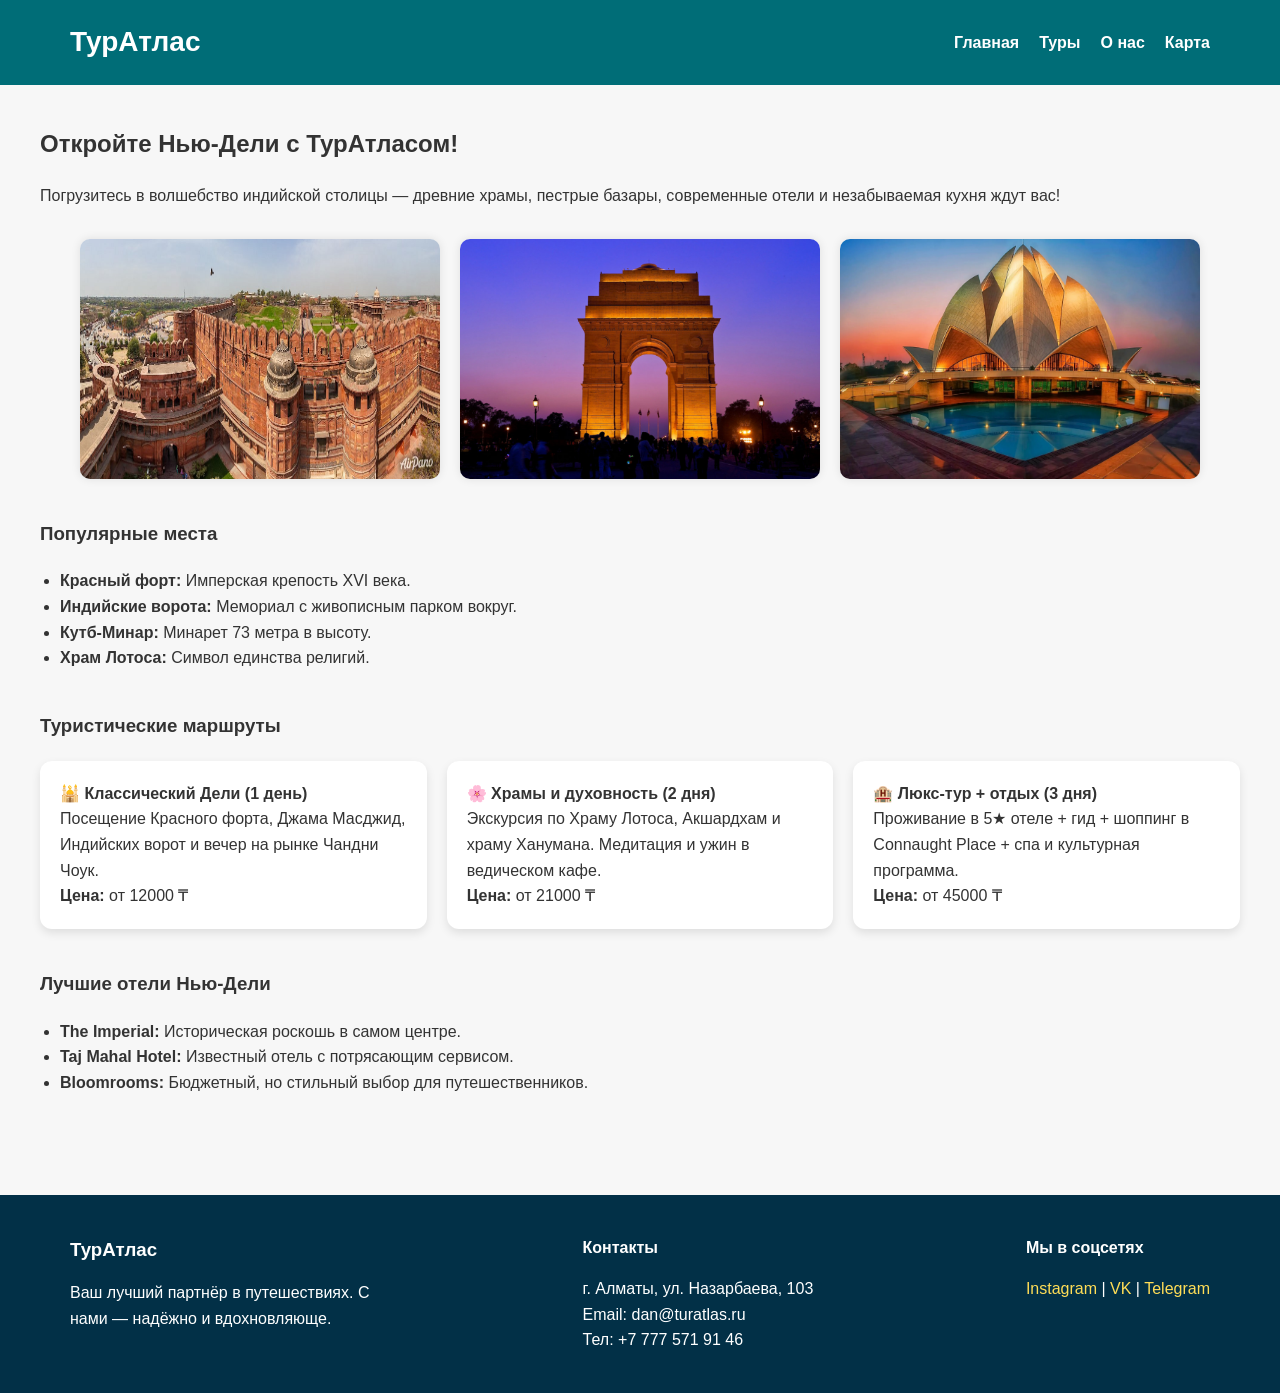
==== html.code/101.html @ 9231a675 "lll" ====
<!DOCTYPE html>
<html lang="en">
<head>
    <meta charset="UTF-8">
    <meta name="viewport" content="width=device-width, initial-scale=1.0">
    <title>Document</title>
    <link rel="stylesheet" href="1.css">
</head>
<body>
    <header>
        <div class="container">
          <h1>ТурАтлас</h1>
          <nav>
            <a href="../zxz/index.html">Главная</a>
            <a href="../zxz/1.html">Туры</a>
            <a href="../zxz/3.html">О нас</a>
            <a href="../zxz/4.html">Карта</a>
          </nav>
        </div>
      </header>




      <main>
        <div class="container" style="padding: 40px 0;">
          <h2>Откройте Нью-Дели с ТурАтласом!</h2>
          <p>Погрузитесь в волшебство индийской столицы — древние храмы, пестрые базары, современные отели и незабываемая кухня ждут вас!</p>
    
          <section class="image-grid">
            <img src="./1.image/101.img/agra-fort.jpg" alt="Красный форт" />
            <img src="./1.image/101.img/s1200-3-1024x682.jpg" alt="Индийские ворота" />
            <img src="./1.image/101.img/i.webp" alt="Храм Лотоса" />
          </section>
    
          <section style="margin-top: 40px;">
            <h3>Популярные места</h3>
            <ul>
              <li><strong>Красный форт:</strong> Имперская крепость XVI века.</li>
              <li><strong>Индийские ворота:</strong> Мемориал с живописным парком вокруг.</li>
              <li><strong>Кутб-Минар:</strong> Минарет 73 метра в высоту.</li>
              <li><strong>Храм Лотоса:</strong> Символ единства религий.</li>
            </ul>
          </section>
    
          <section style="margin-top: 40px;">
            <h3>Туристические маршруты</h3>
            <div class="tours">
              <div class="tour-card">
                <h4>🕌 Классический Дели (1 день)</h4>
                <p>Посещение Красного форта, Джама Масджид, Индийских ворот и вечер на рынке Чандни Чоук.</p>
                <p><strong>Цена:</strong> от 12000 ₸</p>
              </div>
              <div class="tour-card">
                <h4>🌸 Храмы и духовность (2 дня)</h4>
                <p>Экскурсия по Храму Лотоса, Акшардхам и храму Ханумана. Медитация и ужин в ведическом кафе.</p>
                <p><strong>Цена:</strong> от 21000 ₸</p>
              </div>
              <div class="tour-card">
                <h4>🏨 Люкс-тур + отдых (3 дня)</h4>
                <p>Проживание в 5★ отеле + гид + шоппинг в Connaught Place + спа и культурная программа.</p>
                <p><strong>Цена:</strong> от 45000 ₸</p>
              </div>
            </div>
          </section>
    
          <section style="margin-top: 40px;">
            <h3>Лучшие отели Нью-Дели</h3>
            <ul>
              <li><strong>The Imperial:</strong> Историческая роскошь в самом центре.</li>
              <li><strong>Taj Mahal Hotel:</strong> Известный отель с потрясающим сервисом.</li>
              <li><strong>Bloomrooms:</strong> Бюджетный, но стильный выбор для путешественников.</li>
            </ul>
          </section>
        </div>
      </main>
    
      <footer>
        <div class="container footer-content">
          <div>
            <h3>ТурАтлас</h3>
            <p>Ваш лучший партнёр в путешествиях. С нами — надёжно и вдохновляюще.</p>
          </div>
          <div>
            <h4>Контакты</h4>
            <p>г. Алматы, ул. Назарбаева, 103</p>
            <p>Email: dan@turatlas.ru</p>
            <p>Тел: +7 777 571 91 46</p>
          </div>
          <div>
            <h4>Мы в соцсетях</h4>
            <p><a href="#">Instagram</a> | <a href="#">VK</a> | <a href="#">Telegram</a></p>
          </div>
        </div>
      </footer>
</body>
</html>
---- html.code/1.css ----
* {
    margin: 0;
    padding: 0;
    box-sizing: border-box;
  }
  
  body {
    font-family: Arial, sans-serif;
    line-height: 1.6;
    background-color: #f7f7f7;
    color: #333;
  }
  
  .container {
    max-width: 1200px;
    margin: auto;
    padding: 0 30px;
  }
  
  header {
    background: #006d77;
    color: white;
    padding: 20px 0;
  }
  
  header .container {
    display: flex;
    justify-content: space-between;
    align-items: center;
    flex-wrap: wrap;
  }
  
  header h1 {
    font-size: 28px;
  }
  
  nav {
    display: flex;
    gap: 20px;
    flex-wrap: wrap;
  }
  
  nav a {
    color: white;
    text-decoration: none;
    font-weight: bold;
    transition: color 0.3s;
  }
  
  nav a:hover {
    color: #ffdd57;
  }
  
  main h2, h3 {
    margin-bottom: 20px;
  }
  
  ul {
    list-style: disc;
    padding-left: 20px;
  }
  
  .image-grid {
    display: flex;
    gap: 20px;
    flex-wrap: wrap;
    margin-top: 30px;
    justify-content: center;
  }
  
  .image-grid img {
    width: 100%;
    max-width: 360px;
    border-radius: 10px;
    box-shadow: 0 0 10px rgba(0,0,0,0.1);
  }
  
  .tours {
    display: flex;
    gap: 20px;
    flex-wrap: wrap;
    margin-top: 20px;
    justify-content: center;
  }
  
  .tour-card {
    background: #fff;
    padding: 20px;
    border-radius: 12px;
    box-shadow: 0 4px 10px rgba(0,0,0,0.1);
    flex: 1 1 280px;
    min-width: 250px;
  }
  
  footer {
    background: #023047;
    color: white;
    padding: 40px 0;
    margin-top: 60px;
  }
  
  .footer-content {
    display: flex;
    justify-content: space-between;
    gap: 40px;
    flex-wrap: wrap;
  }
  
  .footer-content div {
    max-width: 300px;
  }
  
  .footer-content h3,
  .footer-content h4 {
    margin-bottom: 15px;
  }
  
  footer a {
    color: #ffdd57;
    text-decoration: none;
  }
  
  /* 🌐 Медиа-запросы для адаптации */
  @media (max-width: 768px) {
    header .container {
      flex-direction: column;
      align-items: flex-start;
      gap: 15px;
    }
  
    nav {
      flex-direction: column;
      gap: 10px;
    }
  
    .footer-content {
      flex-direction: column;
      gap: 30px;
    }
  
    .image-grid img {
      max-width: 100%;
    }
  
    .tour-card {
      flex: 1 1 100%;
    }
  }
  
  @media (max-width: 480px) {
    .container {
      padding: 0 15px;
    }
  
    header h1 {
      font-size: 22px;
    }
  
    nav a {
      font-size: 16px;
    }
  
    main h2 {
      font-size: 20px;
    }
  
    .tour-card {
      padding: 15px;
    }
  }
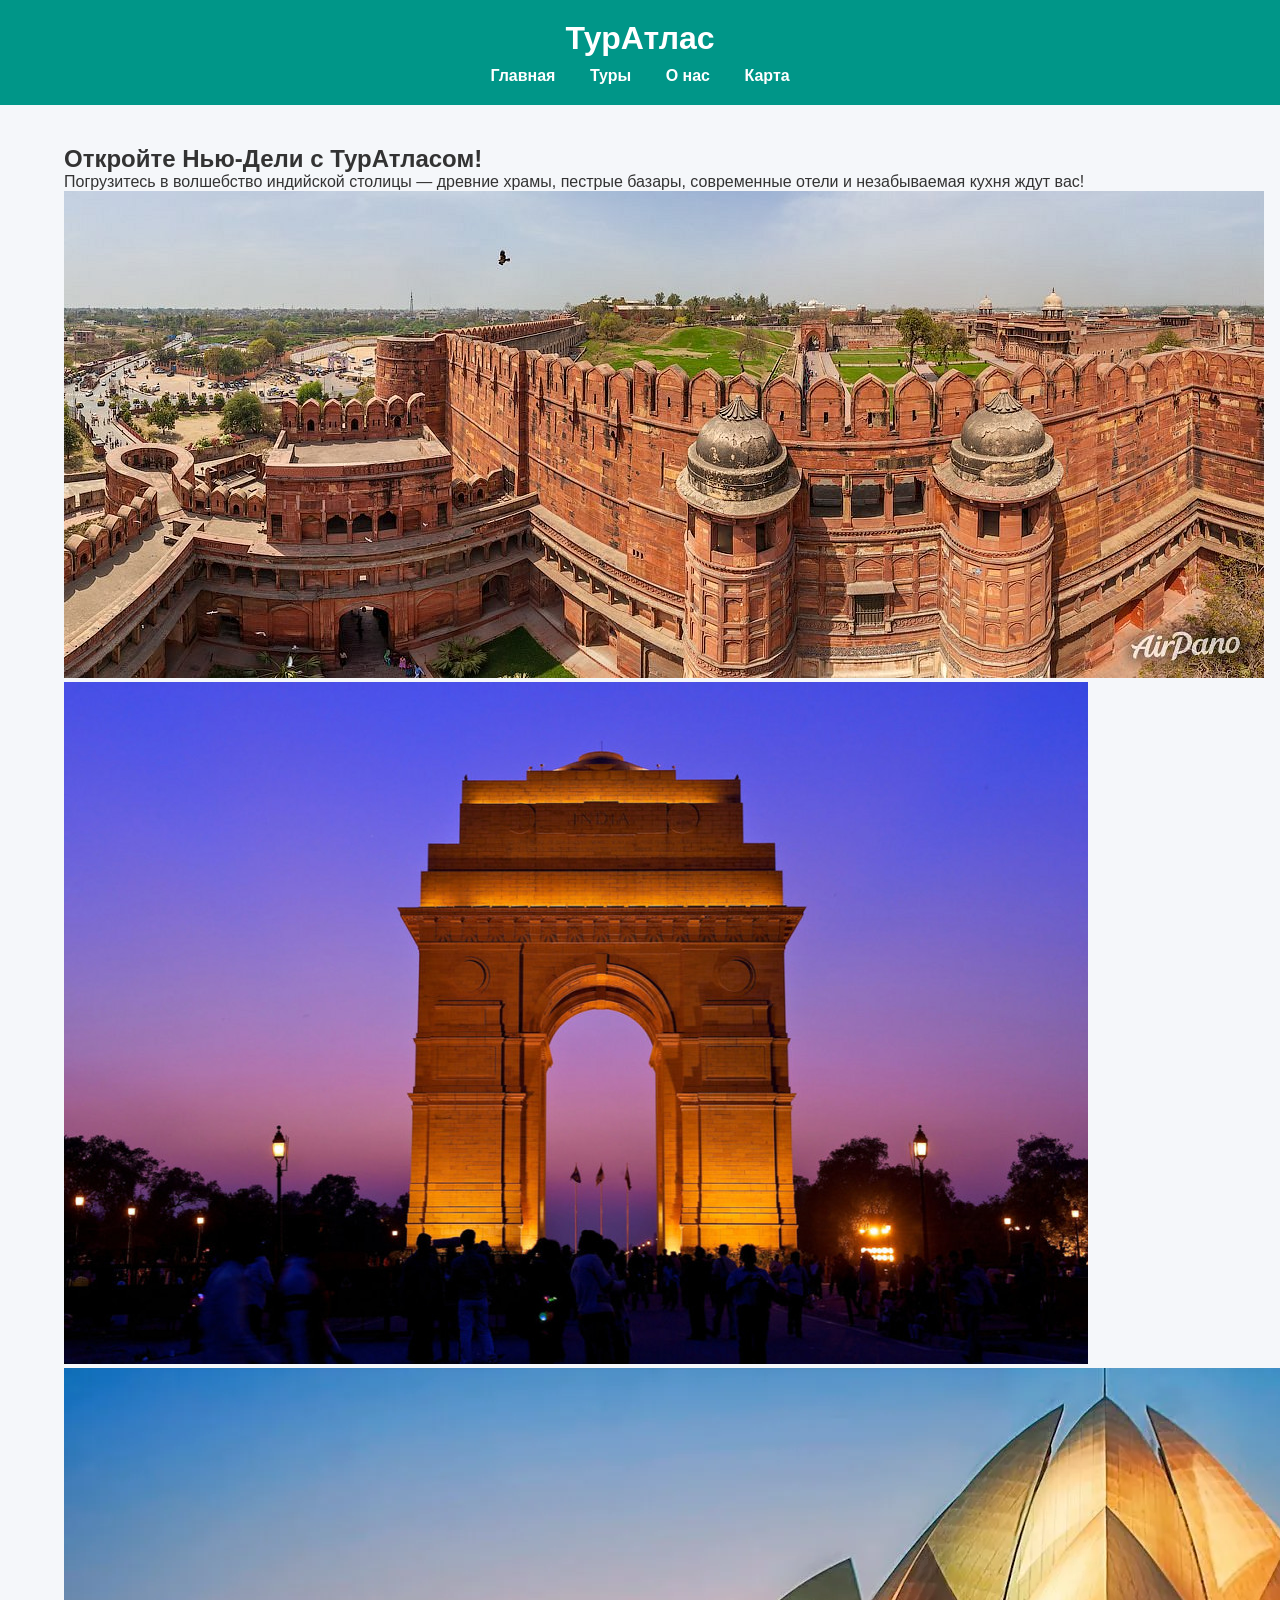
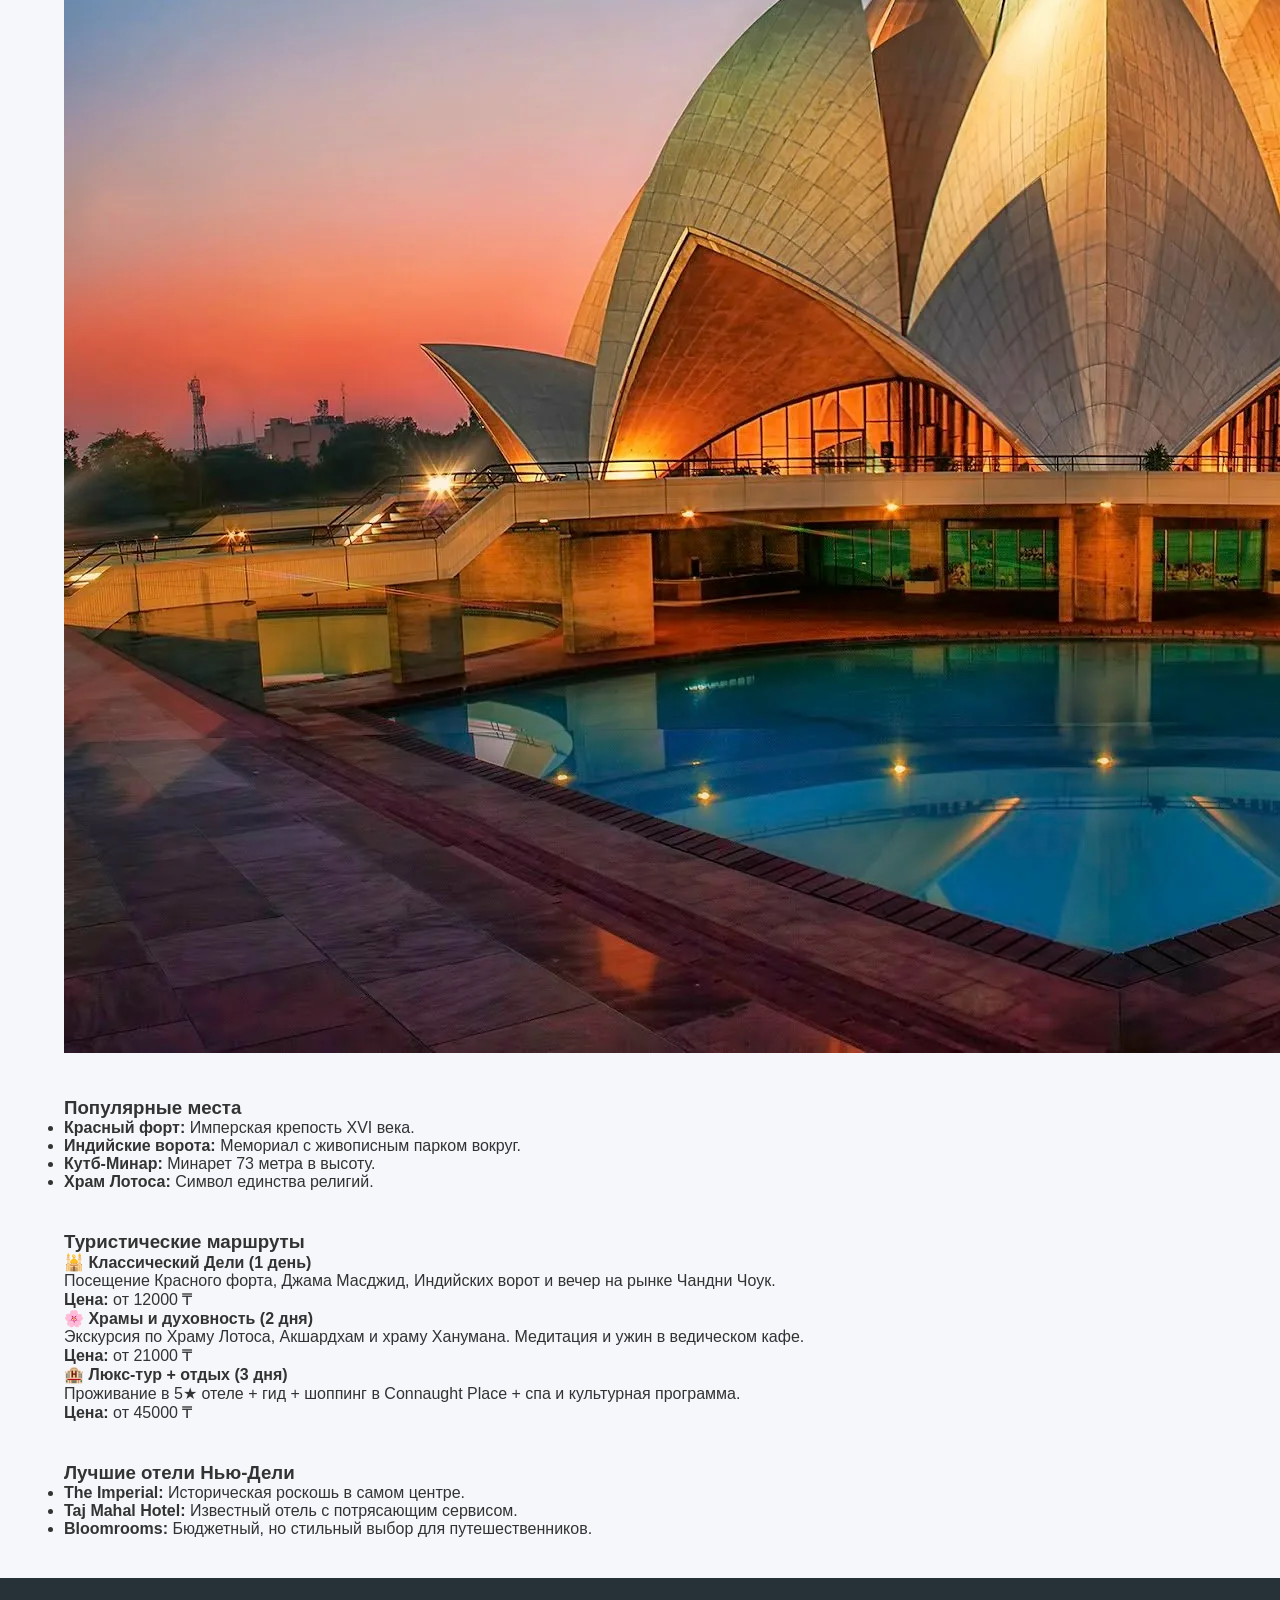
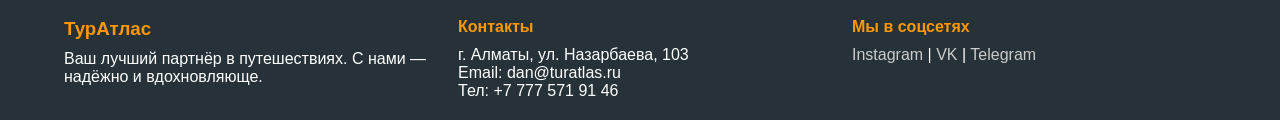
==== commit 4079ed00: "asd" ====
--- a/html.code/101.html
+++ b/html.code/101.html
@@ -1,97 +1,97 @@
 <!DOCTYPE html>
 <html lang="en">
+
 <head>
-    <meta charset="UTF-8">
-    <meta name="viewport" content="width=device-width, initial-scale=1.0">
-    <title>Document</title>
-    <link rel="stylesheet" href="1.css">
+  <meta charset="UTF-8">
+  <meta name="viewport" content="width=device-width, initial-scale=1.0">
+  <title>Document</title>
+  <link rel="stylesheet" href="../tur_atlas/1.css">
 </head>
+
 <body>
-    <header>
-        <div class="container">
-          <h1>ТурАтлас</h1>
-          <nav>
-            <a href="../zxz/index.html">Главная</a>
-            <a href="../zxz/1.html">Туры</a>
-            <a href="../zxz/3.html">О нас</a>
-            <a href="../zxz/4.html">Карта</a>
-          </nav>
-        </div>
-      </header>
+  <header>
+    <div class="container">
+      <h1>ТурАтлас</h1>
+      <nav>
+        <a href="../index.html">Главная</a>
+        <a href="../tur_atlas/1.html">Туры</a>
+        <a href="../tur_atlas/3.html">О нас</a>
+        <a href="../tur_atlas/4.html">Карта</a>
+      </nav>
+    </div>
+  </header>
+  <main>
+    <div class="container" style="padding: 40px 0;">
+      <h2>Откройте Нью-Дели с ТурАтласом!</h2>
+      <p>Погрузитесь в волшебство индийской столицы — древние храмы, пестрые базары, современные отели и незабываемая
+        кухня ждут вас!</p>
 
+      <section class="image-grid">
+        <img src="./1.image/101.img/agra-fort.jpg" alt="Красный форт" />
+        <img src="./1.image/101.img/s1200-3-1024x682.jpg" alt="Индийские ворота" />
+        <img src="./1.image/101.img/i.webp" alt="Храм Лотоса" />
+      </section>
 
+      <section style="margin-top: 40px;">
+        <h3>Популярные места</h3>
+        <ul>
+          <li><strong>Красный форт:</strong> Имперская крепость XVI века.</li>
+          <li><strong>Индийские ворота:</strong> Мемориал с живописным парком вокруг.</li>
+          <li><strong>Кутб-Минар:</strong> Минарет 73 метра в высоту.</li>
+          <li><strong>Храм Лотоса:</strong> Символ единства религий.</li>
+        </ul>
+      </section>
 
-
-      <main>
-        <div class="container" style="padding: 40px 0;">
-          <h2>Откройте Нью-Дели с ТурАтласом!</h2>
-          <p>Погрузитесь в волшебство индийской столицы — древние храмы, пестрые базары, современные отели и незабываемая кухня ждут вас!</p>
-    
-          <section class="image-grid">
-            <img src="./1.image/101.img/agra-fort.jpg" alt="Красный форт" />
-            <img src="./1.image/101.img/s1200-3-1024x682.jpg" alt="Индийские ворота" />
-            <img src="./1.image/101.img/i.webp" alt="Храм Лотоса" />
-          </section>
-    
-          <section style="margin-top: 40px;">
-            <h3>Популярные места</h3>
-            <ul>
-              <li><strong>Красный форт:</strong> Имперская крепость XVI века.</li>
-              <li><strong>Индийские ворота:</strong> Мемориал с живописным парком вокруг.</li>
-              <li><strong>Кутб-Минар:</strong> Минарет 73 метра в высоту.</li>
-              <li><strong>Храм Лотоса:</strong> Символ единства религий.</li>
-            </ul>
-          </section>
-    
-          <section style="margin-top: 40px;">
-            <h3>Туристические маршруты</h3>
-            <div class="tours">
-              <div class="tour-card">
-                <h4>🕌 Классический Дели (1 день)</h4>
-                <p>Посещение Красного форта, Джама Масджид, Индийских ворот и вечер на рынке Чандни Чоук.</p>
-                <p><strong>Цена:</strong> от 12000 ₸</p>
-              </div>
-              <div class="tour-card">
-                <h4>🌸 Храмы и духовность (2 дня)</h4>
-                <p>Экскурсия по Храму Лотоса, Акшардхам и храму Ханумана. Медитация и ужин в ведическом кафе.</p>
-                <p><strong>Цена:</strong> от 21000 ₸</p>
-              </div>
-              <div class="tour-card">
-                <h4>🏨 Люкс-тур + отдых (3 дня)</h4>
-                <p>Проживание в 5★ отеле + гид + шоппинг в Connaught Place + спа и культурная программа.</p>
-                <p><strong>Цена:</strong> от 45000 ₸</p>
-              </div>
-            </div>
-          </section>
-    
-          <section style="margin-top: 40px;">
-            <h3>Лучшие отели Нью-Дели</h3>
-            <ul>
-              <li><strong>The Imperial:</strong> Историческая роскошь в самом центре.</li>
-              <li><strong>Taj Mahal Hotel:</strong> Известный отель с потрясающим сервисом.</li>
-              <li><strong>Bloomrooms:</strong> Бюджетный, но стильный выбор для путешественников.</li>
-            </ul>
-          </section>
-        </div>
-      </main>
-    
-      <footer>
-        <div class="container footer-content">
-          <div>
-            <h3>ТурАтлас</h3>
-            <p>Ваш лучший партнёр в путешествиях. С нами — надёжно и вдохновляюще.</p>
+      <section style="margin-top: 40px;">
+        <h3>Туристические маршруты</h3>
+        <div class="tours">
+          <div class="tour-card">
+            <h4>🕌 Классический Дели (1 день)</h4>
+            <p>Посещение Красного форта, Джама Масджид, Индийских ворот и вечер на рынке Чандни Чоук.</p>
+            <p><strong>Цена:</strong> от 12000 ₸</p>
           </div>
-          <div>
-            <h4>Контакты</h4>
-            <p>г. Алматы, ул. Назарбаева, 103</p>
-            <p>Email: dan@turatlas.ru</p>
-            <p>Тел: +7 777 571 91 46</p>
+          <div class="tour-card">
+            <h4>🌸 Храмы и духовность (2 дня)</h4>
+            <p>Экскурсия по Храму Лотоса, Акшардхам и храму Ханумана. Медитация и ужин в ведическом кафе.</p>
+            <p><strong>Цена:</strong> от 21000 ₸</p>
           </div>
-          <div>
-            <h4>Мы в соцсетях</h4>
-            <p><a href="#">Instagram</a> | <a href="#">VK</a> | <a href="#">Telegram</a></p>
+          <div class="tour-card">
+            <h4>🏨 Люкс-тур + отдых (3 дня)</h4>
+            <p>Проживание в 5★ отеле + гид + шоппинг в Connaught Place + спа и культурная программа.</p>
+            <p><strong>Цена:</strong> от 45000 ₸</p>
           </div>
         </div>
-      </footer>
+      </section>
+
+      <section style="margin-top: 40px;">
+        <h3>Лучшие отели Нью-Дели</h3>
+        <ul>
+          <li><strong>The Imperial:</strong> Историческая роскошь в самом центре.</li>
+          <li><strong>Taj Mahal Hotel:</strong> Известный отель с потрясающим сервисом.</li>
+          <li><strong>Bloomrooms:</strong> Бюджетный, но стильный выбор для путешественников.</li>
+        </ul>
+      </section>
+    </div>
+  </main>
+
+  <footer>
+    <div class="container footer-content">
+      <div>
+        <h3>ТурАтлас</h3>
+        <p>Ваш лучший партнёр в путешествиях. С нами — надёжно и вдохновляюще.</p>
+      </div>
+      <div>
+        <h4>Контакты</h4>
+        <p>г. Алматы, ул. Назарбаева, 103</p>
+        <p>Email: dan@turatlas.ru</p>
+        <p>Тел: +7 777 571 91 46</p>
+      </div>
+      <div>
+        <h4>Мы в соцсетях</h4>
+        <p><a href="#">Instagram</a> | <a href="#">VK</a> | <a href="#">Telegram</a></p>
+      </div>
+    </div>
+  </footer>
 </body>
+
 </html>
--- a/tur_atlas/1.css
+++ b/tur_atlas/1.css
@@ -0,0 +1,187 @@
+
+* {
+    box-sizing: border-box;
+    margin: 0;
+    padding: 0;
+  }
+  body {
+    font-family: 'Segoe UI', sans-serif;
+    background-color: #f5f7fa;
+    color: #333;
+  }
+  a {
+    text-decoration: none;
+    color: inherit;
+  }
+  .container {
+    width: 90%;
+    max-width: 1200px;
+    margin: 0 auto;
+  }
+  header {
+    background: #009688;
+    color: white;
+    padding: 20px 0;
+  }
+  header h1 {
+    text-align: center;
+    margin-bottom: 10px;
+  }
+  nav {
+    text-align: center;
+  }
+  nav a {
+    margin: 0 15px;
+    font-weight: bold;
+  }
+  nav a:hover {
+    text-decoration: underline;
+  }
+  .hero {
+    background: url(image/tent_mountains_travel_145359_1920x1080.jpg) center/cover no-repeat;
+    color: white;
+    text-align: center;
+    padding: 100px 20px;
+  }
+  .hero h2 {
+    font-size: 48px;
+    margin-bottom: 20px;
+  }
+  .hero p {
+    font-size: 20px;
+    margin-bottom: 30px;
+  }
+  .btn {
+    background: #ff9800;
+    color: white;
+    padding: 12px 25px;
+    border-radius: 5px;
+    font-weight: bold;
+    transition: background 0.3s;
+  }
+  .btn:hover {
+    background: #e68900;
+  }
+  .features {
+    padding: 60px 0;
+    background: #fff;
+  }
+  .features h2 {
+    text-align: center;
+    color: #009688;
+    margin-bottom: 40px;
+  }
+  .cards {
+    display: flex;
+    flex-wrap: wrap;
+    justify-content: space-between;
+    gap: 20px;
+  }
+  .card {
+    flex: 1;
+    min-width: 280px;
+    background: #f0f0f0;
+    padding: 20px;
+    border-radius: 8px;
+    box-shadow: 0 2px 8px rgba(0,0,0,0.05);
+  }
+  .card h3 {
+    color: #009688;
+    margin-bottom: 10px;
+  }
+
+  .popular {
+    padding: 60px 0;
+    background: #e0f2f1;
+  }
+  .popular h2 {
+    text-align: center;
+    margin-bottom: 40px;
+    color: #00695c;
+  }
+  .grid {
+    display: flex;
+    flex-wrap: wrap;
+    gap: 20px;
+  }
+  .dest {
+    flex: 1;
+    min-width: 280px;
+    background: white;
+    border-radius: 10px;
+    overflow: hidden;
+    box-shadow: 0 2px 8px rgba(0,0,0,0.1);
+  }
+  .dest img {
+    width: 100%;
+    height: 200px;
+    object-fit: cover;
+  }
+  .dest h3 {
+    margin: 15px;
+    color: #009688;
+  }
+  .dest p {
+    margin: 0 15px 15px;
+  }
+  .reviews {
+    background: #fafafa;
+    padding: 60px 0;
+  }
+  .reviews h2 {
+    text-align: center;
+    color: #009688;
+    margin-bottom: 40px;
+  }
+  .review-list {
+    display: flex;
+    flex-wrap: wrap;
+    gap: 20px;
+  }
+  .review {
+    flex: 1;
+    min-width: 280px;
+    background: #ffffff;
+    border-left: 5px solid #009688;
+    padding: 20px;
+    border-radius: 6px;
+    box-shadow: 0 2px 6px rgba(0,0,0,0.05);
+  }
+  .review h4 {
+    margin-top: 10px;
+    color: #555;
+  }
+
+  footer {
+    background: #263238;
+    color: white;
+    padding: 40px 0 20px;
+  }
+  .footer-content {
+    display: flex;
+    flex-wrap: wrap;
+    justify-content: space-between;
+    gap: 30px;
+  }
+  .footer-content div {
+    flex: 1;
+    min-width: 200px;
+  }
+  footer h3, footer h4 {
+    margin-bottom: 10px;
+    color: #ff9800;
+  }
+  footer a {
+    color: #ccc;
+  }
+  footer a:hover {
+    color: #fff;
+  }
+  footer .copyright {
+    text-align: center;
+    margin-top: 30px;
+    font-size: 14px;
+    color: #aaa;
+  }
+  
+  
